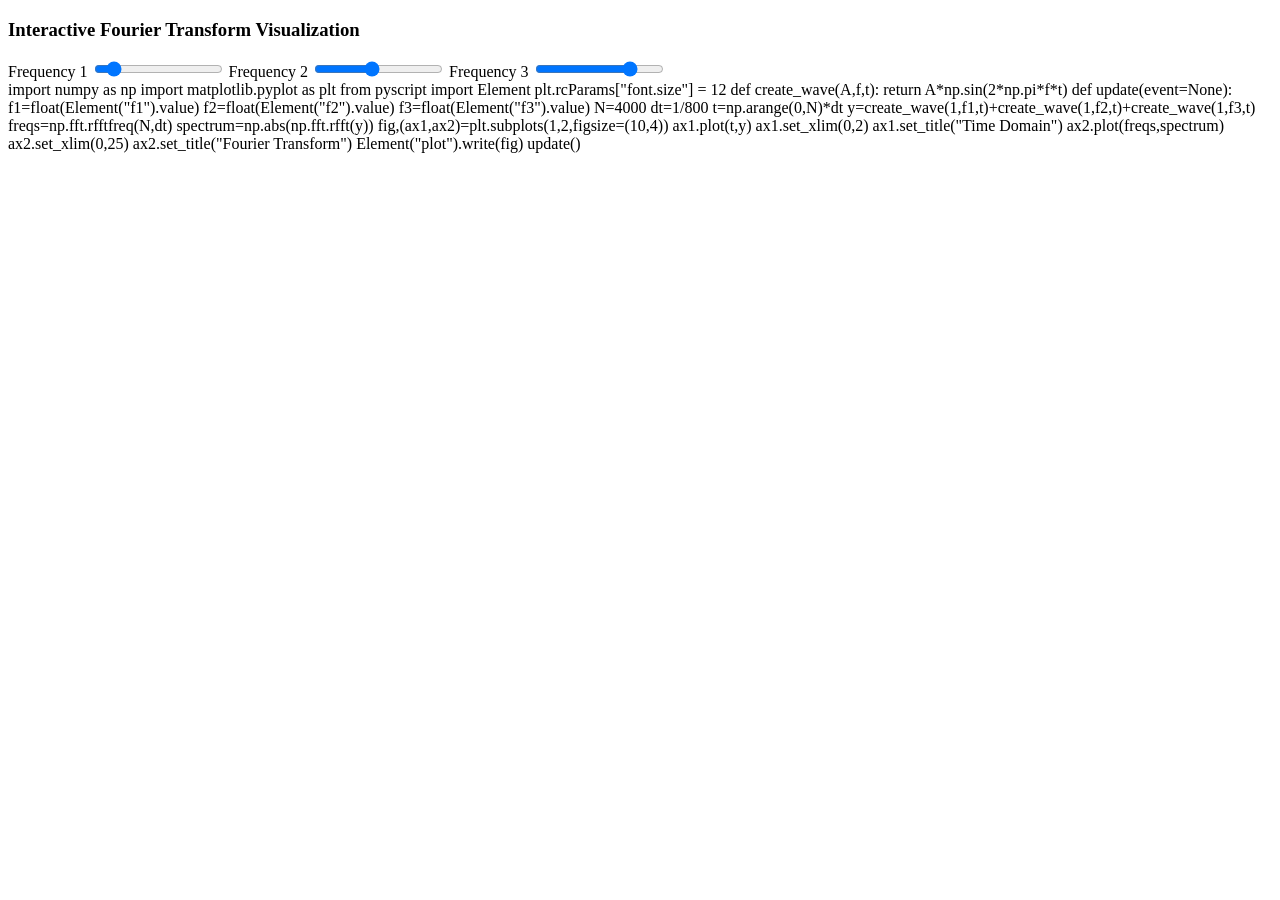
==== docs/demos/fourier.html @ a4e3b6bf "demos" ====
<!DOCTYPE html>
<html>
<head>

<link rel="stylesheet" href="https://pyscript.net/releases/2024.1.1/core.css">
<script type="module" src="https://pyscript.net/releases/2024.1.1/core.js"></script>

</head>
<body>

<h3>Interactive Fourier Transform Visualization</h3>

<label>Frequency 1</label>
<input type="range" id="f1" min="1" max="10" value="2" py-change="update">

<label>Frequency 2</label>
<input type="range" id="f2" min="1" max="10" value="5" py-change="update">

<label>Frequency 3</label>
<input type="range" id="f3" min="1" max="10" value="8" py-change="update">

<div id="plot"></div>

<py-script>
import numpy as np
import matplotlib.pyplot as plt
from pyscript import Element

plt.rcParams["font.size"] = 12

def create_wave(A,f,t):
    return A*np.sin(2*np.pi*f*t)

def update(event=None):

    f1=float(Element("f1").value)
    f2=float(Element("f2").value)
    f3=float(Element("f3").value)

    N=4000
    dt=1/800
    t=np.arange(0,N)*dt

    y=create_wave(1,f1,t)+create_wave(1,f2,t)+create_wave(1,f3,t)

    freqs=np.fft.rfftfreq(N,dt)
    spectrum=np.abs(np.fft.rfft(y))

    fig,(ax1,ax2)=plt.subplots(1,2,figsize=(10,4))

    ax1.plot(t,y)
    ax1.set_xlim(0,2)
    ax1.set_title("Time Domain")

    ax2.plot(freqs,spectrum)
    ax2.set_xlim(0,25)
    ax2.set_title("Fourier Transform")

    Element("plot").write(fig)

update()
</py-script>

</body>
</html>
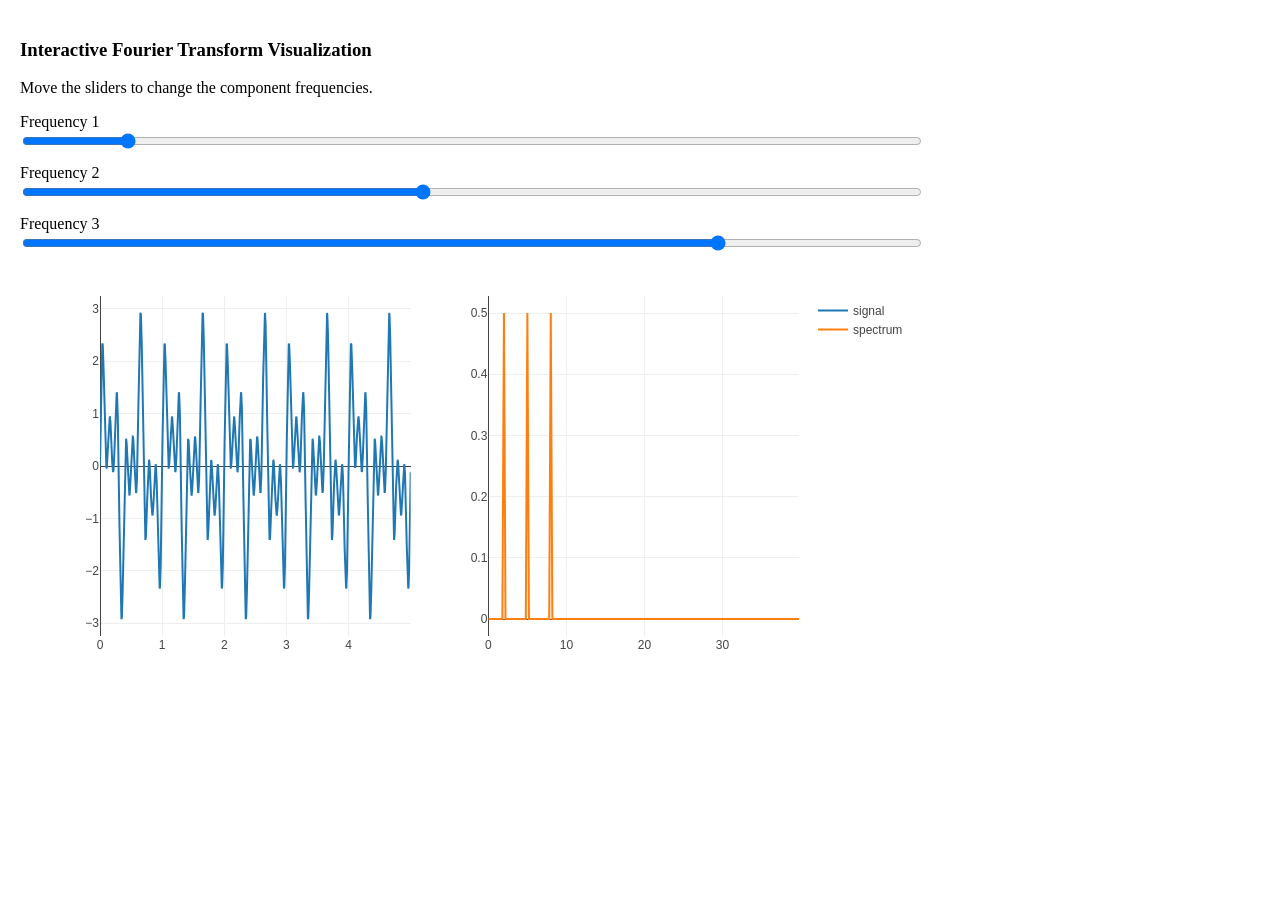
==== commit d4fcf5c2: "demos" ====
--- a/docs/demos/fourier.html
+++ b/docs/demos/fourier.html
@@ -2,64 +2,129 @@
 <html>
 <head>
 
-<link rel="stylesheet" href="https://pyscript.net/releases/2024.1.1/core.css">
-<script type="module" src="https://pyscript.net/releases/2024.1.1/core.js"></script>
+<script src="https://cdn.plot.ly/plotly-latest.min.js"></script>
+
+<style>
+body{
+font-family: serif;
+margin:0;
+padding:20px;
+max-width:900px;
+}
+
+.slider{
+width:100%;
+margin-bottom:15px;
+}
+
+#plot{
+width:100%;
+}
+</style>
 
 </head>
+
 <body>
 
 <h3>Interactive Fourier Transform Visualization</h3>
 
+<p>Move the sliders to change the component frequencies.</p>
+
 <label>Frequency 1</label>
-<input type="range" id="f1" min="1" max="10" value="2" py-change="update">
+<input class="slider" type="range" id="f1" min="1" max="10" value="2">
 
 <label>Frequency 2</label>
-<input type="range" id="f2" min="1" max="10" value="5" py-change="update">
+<input class="slider" type="range" id="f2" min="1" max="10" value="5">
 
 <label>Frequency 3</label>
-<input type="range" id="f3" min="1" max="10" value="8" py-change="update">
+<input class="slider" type="range" id="f3" min="1" max="10" value="8">
 
 <div id="plot"></div>
 
-<py-script>
-import numpy as np
-import matplotlib.pyplot as plt
-from pyscript import Element
+<script>
 
-plt.rcParams["font.size"] = 12
+function createWave(A,f,t){
+return t.map(x => A*Math.sin(2*Math.PI*f*x))
+}
 
-def create_wave(A,f,t):
-    return A*np.sin(2*np.pi*f*t)
+function update(){
 
-def update(event=None):
+let f1=parseFloat(document.getElementById("f1").value)
+let f2=parseFloat(document.getElementById("f2").value)
+let f3=parseFloat(document.getElementById("f3").value)
 
-    f1=float(Element("f1").value)
-    f2=float(Element("f2").value)
-    f3=float(Element("f3").value)
+let N=4000
+let dt=1/800
 
-    N=4000
-    dt=1/800
-    t=np.arange(0,N)*dt
+let t=[]
+for(let i=0;i<N;i++){t.push(i*dt)}
 
-    y=create_wave(1,f1,t)+create_wave(1,f2,t)+create_wave(1,f3,t)
+let y1=createWave(1,f1,t)
+let y2=createWave(1,f2,t)
+let y3=createWave(1,f3,t)
 
-    freqs=np.fft.rfftfreq(N,dt)
-    spectrum=np.abs(np.fft.rfft(y))
+let y=t.map((_,i)=>y1[i]+y2[i]+y3[i])
 
-    fig,(ax1,ax2)=plt.subplots(1,2,figsize=(10,4))
+/* FFT */
 
-    ax1.plot(t,y)
-    ax1.set_xlim(0,2)
-    ax1.set_title("Time Domain")
+let freqs=[]
+let spectrum=[]
 
-    ax2.plot(freqs,spectrum)
-    ax2.set_xlim(0,25)
-    ax2.set_title("Fourier Transform")
+for(let k=0;k<200;k++){
+let re=0
+let im=0
 
-    Element("plot").write(fig)
+for(let n=0;n<N;n++){
+let angle=2*Math.PI*k*n/N
+re+=y[n]*Math.cos(angle)
+im-=y[n]*Math.sin(angle)
+}
+
+re/=N
+im/=N
+
+freqs.push(k/(dt*N))
+spectrum.push(Math.sqrt(re*re+im*im))
+}
+
+/* plots */
+
+let timeTrace={
+x:t,
+y:y,
+mode:"lines",
+name:"signal"
+}
+
+let freqTrace={
+x:freqs,
+y:spectrum,
+mode:"lines",
+name:"spectrum"
+}
+
+let layout={
+grid:{rows:1,columns:2,pattern:"independent"},
+margin:{t:30}
+}
+
+timeTrace.xaxis="x"
+timeTrace.yaxis="y"
+
+freqTrace.xaxis="x2"
+freqTrace.yaxis="y2"
+
+Plotly.newPlot("plot",[timeTrace,freqTrace],layout)
+
+}
+
+document.querySelectorAll("input").forEach(el=>{
+el.addEventListener("input",update)
+})
 
 update()
-</py-script>
+
+</script>
 
 </body>
 </html>
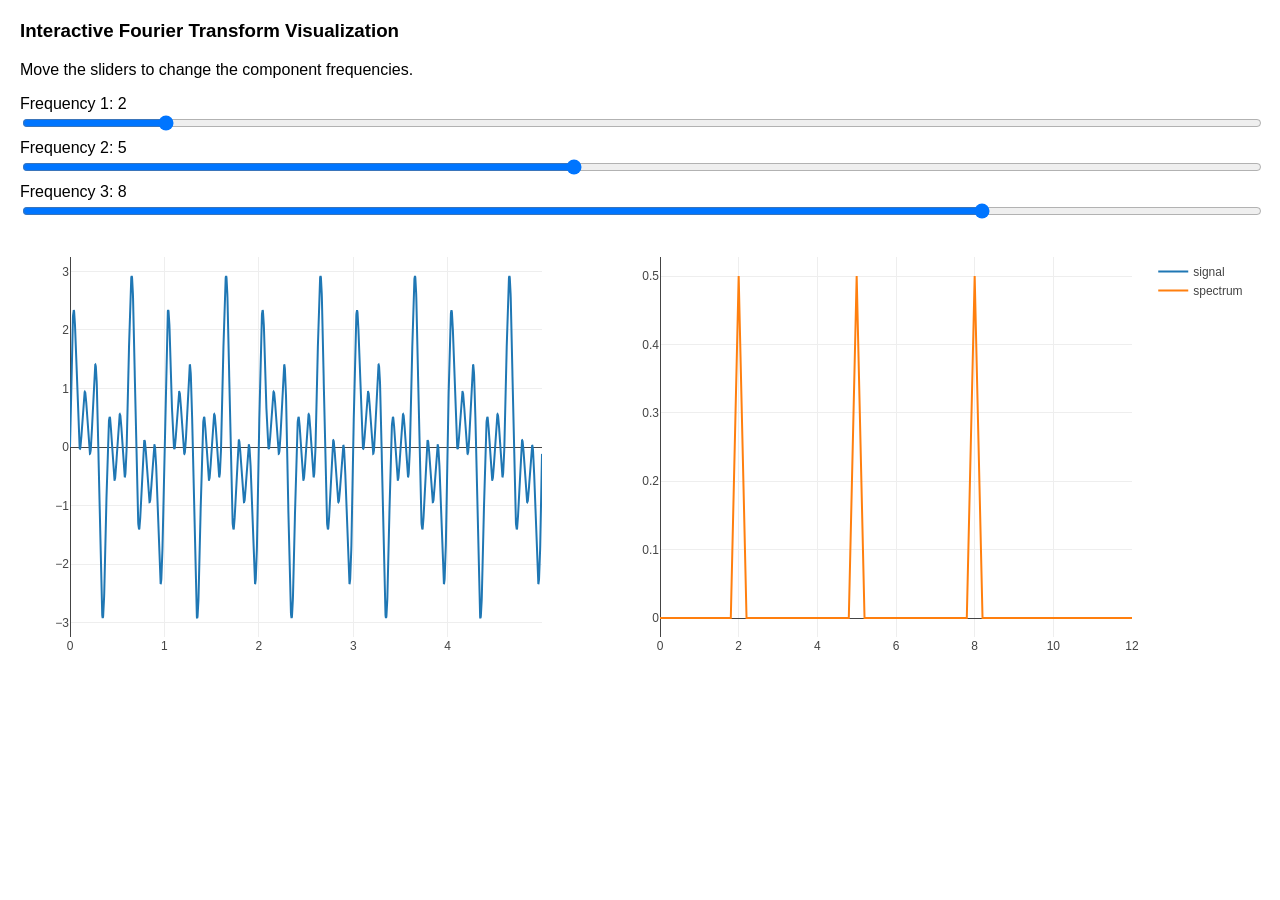
==== commit bd536adb: "updating demo" ====
--- a/docs/demos/fourier.html
+++ b/docs/demos/fourier.html
@@ -5,20 +5,32 @@
 <script src="https://cdn.plot.ly/plotly-latest.min.js"></script>
 
 <style>
-body{
-font-family: serif;
-margin:0;
-padding:20px;
-max-width:900px;
+* {
+  box-sizing: border-box;
 }
 
-.slider{
-width:100%;
-margin-bottom:15px;
+html, body {
+  margin: 0;
+  padding: 0;
+  overflow: hidden;
 }
 
-#plot{
-width:100%;
+body {
+  font-family: sans-serif;
+  padding: 20px;
+}
+
+h3 {
+  margin-top: 0;
+}
+
+.slider {
+  width: 100%;
+  margin-bottom: 8px;
+}
+
+#plot {
+  width: 100%;
 }
 </style>
 
@@ -30,100 +42,107 @@
 
 <p>Move the sliders to change the component frequencies.</p>
 
-<label>Frequency 1</label>
+<label>Frequency 1: <span id="f1val">2</span></label>
 <input class="slider" type="range" id="f1" min="1" max="10" value="2">
 
-<label>Frequency 2</label>
+<label>Frequency 2: <span id="f2val">5</span></label>
 <input class="slider" type="range" id="f2" min="1" max="10" value="5">
 
-<label>Frequency 3</label>
+<label>Frequency 3: <span id="f3val">8</span></label>
 <input class="slider" type="range" id="f3" min="1" max="10" value="8">
 
 <div id="plot"></div>
 
 <script>
 
-function createWave(A,f,t){
-return t.map(x => A*Math.sin(2*Math.PI*f*x))
+function createWave(A, f, t) {
+  return t.map(x => A * Math.sin(2 * Math.PI * f * x))
 }
 
-function update(){
+function update() {
+  let f1 = parseFloat(document.getElementById("f1").value)
+  let f2 = parseFloat(document.getElementById("f2").value)
+  let f3 = parseFloat(document.getElementById("f3").value)
 
-let f1=parseFloat(document.getElementById("f1").value)
-let f2=parseFloat(document.getElementById("f2").value)
-let f3=parseFloat(document.getElementById("f3").value)
+  document.getElementById("f1val").textContent = f1
+  document.getElementById("f2val").textContent = f2
+  document.getElementById("f3val").textContent = f3
 
-let N=4000
-let dt=1/800
+  let N = 4000
+  let dt = 1 / 800
 
-let t=[]
-for(let i=0;i<N;i++){t.push(i*dt)}
+  let t = []
+  for (let i = 0; i < N; i++) { t.push(i * dt) }
 
-let y1=createWave(1,f1,t)
-let y2=createWave(1,f2,t)
-let y3=createWave(1,f3,t)
+  let y1 = createWave(1, f1, t)
+  let y2 = createWave(1, f2, t)
+  let y3 = createWave(1, f3, t)
 
-let y=t.map((_,i)=>y1[i]+y2[i]+y3[i])
+  let y = t.map((_, i) => y1[i] + y2[i] + y3[i])
 
-/* FFT */
+  /* FFT */
+  let freqs = []
+  let spectrum = []
 
-let freqs=[]
-let spectrum=[]
+  for (let k = 0; k < 200; k++) {
+    let re = 0
+    let im = 0
 
-for(let k=0;k<200;k++){
-let re=0
-let im=0
+    for (let n = 0; n < N; n++) {
+      let angle = 2 * Math.PI * k * n / N
+      re += y[n] * Math.cos(angle)
+      im -= y[n] * Math.sin(angle)
+    }
 
-for(let n=0;n<N;n++){
-let angle=2*Math.PI*k*n/N
-re+=y[n]*Math.cos(angle)
-im-=y[n]*Math.sin(angle)
+    re /= N
+    im /= N
+
+    freqs.push(k / (dt * N))
+    spectrum.push(Math.sqrt(re * re + im * im))
+  }
+
+  /* plots */
+  let timeTrace = {
+    x: t,
+    y: y,
+    mode: "lines",
+    name: "signal",
+    xaxis: "x",
+    yaxis: "y"
+  }
+
+  let freqTrace = {
+    x: freqs,
+    y: spectrum,
+    mode: "lines",
+    name: "spectrum",
+    xaxis: "x2",
+    yaxis: "y2"
+  }
+
+  let layout = {
+    grid: { rows: 1, columns: 2, pattern: "independent" },
+    margin: { t: 30, b: 40, l: 50, r: 20 },
+    xaxis2: {
+      range: [0, 12]
+    },
+    font: { family: "sans-serif" }
+  }
+
+  Plotly.react("plot", [timeTrace, freqTrace], layout)
+
+  // Resize iframe to fit content with no scrollbar
+  if (window.parent !== window) {
+    const h = document.body.scrollHeight
+    window.parent.postMessage({ iframeHeight: h }, "*")
+  }
 }
 
-re/=N
-im/=N
-
-freqs.push(k/(dt*N))
-spectrum.push(Math.sqrt(re*re+im*im))
-}
-
-/* plots */
-
-let timeTrace={
-x:t,
-y:y,
-mode:"lines",
-name:"signal"
-}
-
-let freqTrace={
-x:freqs,
-y:spectrum,
-mode:"lines",
-name:"spectrum"
-}
-
-let layout={
-grid:{rows:1,columns:2,pattern:"independent"},
-margin:{t:30}
-}
-
-timeTrace.xaxis="x"
-timeTrace.yaxis="y"
-
-freqTrace.xaxis="x2"
-freqTrace.yaxis="y2"
-
-Plotly.newPlot("plot",[timeTrace,freqTrace],layout)
-
-}
-
-document.querySelectorAll("input").forEach(el=>{
-el.addEventListener("input",update)
+document.querySelectorAll("input").forEach(el => {
+  el.addEventListener("input", update)
 })
 
 update()
-
 </script>
 
 </body>
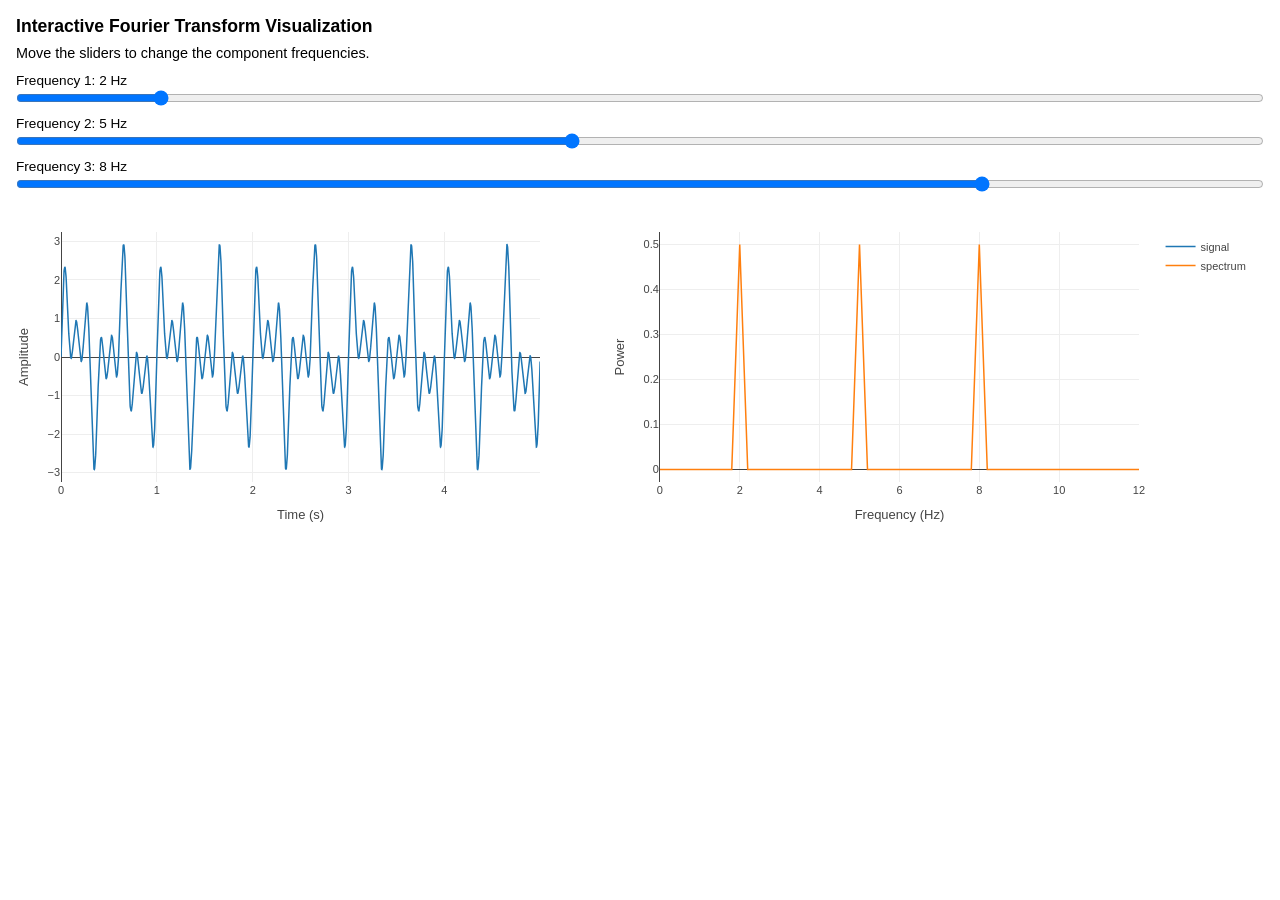
==== commit 1841b216: "working on demos" ====
--- a/docs/demos/fourier.html
+++ b/docs/demos/fourier.html
@@ -7,26 +7,40 @@
 <style>
 * {
   box-sizing: border-box;
+  margin: 0;
+  padding: 0;
 }
 
 html, body {
-  margin: 0;
-  padding: 0;
   overflow: hidden;
+  width: 100%;
 }
 
 body {
-  font-family: sans-serif;
-  padding: 20px;
+  font-family: -apple-system, BlinkMacSystemFont, "Segoe UI", Roboto, Helvetica, Arial, sans-serif;
+  padding: 16px;
 }
 
 h3 {
-  margin-top: 0;
+  margin-bottom: 8px;
+  font-size: 1.1rem;
+}
+
+p {
+  margin-bottom: 12px;
+  font-size: 0.9rem;
+}
+
+label {
+  display: block;
+  font-size: 0.85rem;
+  margin-bottom: 2px;
 }
 
 .slider {
   width: 100%;
-  margin-bottom: 8px;
+  margin-bottom: 10px;
+  display: block;
 }
 
 #plot {
@@ -39,16 +53,15 @@
 <body>
 
 <h3>Interactive Fourier Transform Visualization</h3>
-
 <p>Move the sliders to change the component frequencies.</p>
 
-<label>Frequency 1: <span id="f1val">2</span></label>
+<label>Frequency 1: <span id="f1val">2</span> Hz</label>
 <input class="slider" type="range" id="f1" min="1" max="10" value="2">
 
-<label>Frequency 2: <span id="f2val">5</span></label>
+<label>Frequency 2: <span id="f2val">5</span> Hz</label>
 <input class="slider" type="range" id="f2" min="1" max="10" value="5">
 
-<label>Frequency 3: <span id="f3val">8</span></label>
+<label>Frequency 3: <span id="f3val">8</span> Hz</label>
 <input class="slider" type="range" id="f3" min="1" max="10" value="8">
 
 <div id="plot"></div>
@@ -57,6 +70,10 @@
 
 function createWave(A, f, t) {
   return t.map(x => A * Math.sin(2 * Math.PI * f * x))
+}
+
+function getPlotHeight() {
+  return Math.min(320, window.innerWidth * 0.45)
 }
 
 function update() {
@@ -87,55 +104,53 @@
   for (let k = 0; k < 200; k++) {
     let re = 0
     let im = 0
-
     for (let n = 0; n < N; n++) {
       let angle = 2 * Math.PI * k * n / N
       re += y[n] * Math.cos(angle)
       im -= y[n] * Math.sin(angle)
     }
-
     re /= N
     im /= N
-
     freqs.push(k / (dt * N))
     spectrum.push(Math.sqrt(re * re + im * im))
   }
 
-  /* plots */
+  let layout = {
+    grid: { rows: 1, columns: 2, pattern: "independent" },
+    height: getPlotHeight(),
+    margin: { t: 30, b: 40, l: 45, r: 20 },
+    xaxis:  { title: "Time (s)" },
+    xaxis2: { title: "Frequency (Hz)", range: [0, 12] },
+    yaxis:  { title: "Amplitude" },
+    yaxis2: { title: "Power" },
+    font: {
+      family: '-apple-system, BlinkMacSystemFont, "Segoe UI", Roboto, Helvetica, Arial, sans-serif',
+      size: 11
+    },
+    paper_bgcolor: "rgba(0,0,0,0)",
+    plot_bgcolor:  "rgba(0,0,0,0)"
+  }
+
   let timeTrace = {
-    x: t,
-    y: y,
-    mode: "lines",
-    name: "signal",
-    xaxis: "x",
-    yaxis: "y"
+    x: t, y: y,
+    mode: "lines", name: "signal",
+    xaxis: "x", yaxis: "y",
+    line: { width: 1.5 }
   }
 
   let freqTrace = {
-    x: freqs,
-    y: spectrum,
-    mode: "lines",
-    name: "spectrum",
-    xaxis: "x2",
-    yaxis: "y2"
+    x: freqs, y: spectrum,
+    mode: "lines", name: "spectrum",
+    xaxis: "x2", yaxis: "y2",
+    line: { width: 1.5 }
   }
 
-  let layout = {
-    grid: { rows: 1, columns: 2, pattern: "independent" },
-    margin: { t: 30, b: 40, l: 50, r: 20 },
-    xaxis2: {
-      range: [0, 12]
-    },
-    font: { family: "sans-serif" }
-  }
+  Plotly.react("plot", [timeTrace, freqTrace], layout, { responsive: true, displayModeBar: false })
 
-  Plotly.react("plot", [timeTrace, freqTrace], layout)
-
-  // Resize iframe to fit content with no scrollbar
-  if (window.parent !== window) {
-    const h = document.body.scrollHeight
-    window.parent.postMessage({ iframeHeight: h }, "*")
-  }
+  // Tell parent page our true height so it can resize the iframe
+  requestAnimationFrame(() => {
+    window.parent.postMessage({ iframeHeight: document.documentElement.scrollHeight }, "*")
+  })
 }
 
 document.querySelectorAll("input").forEach(el => {
